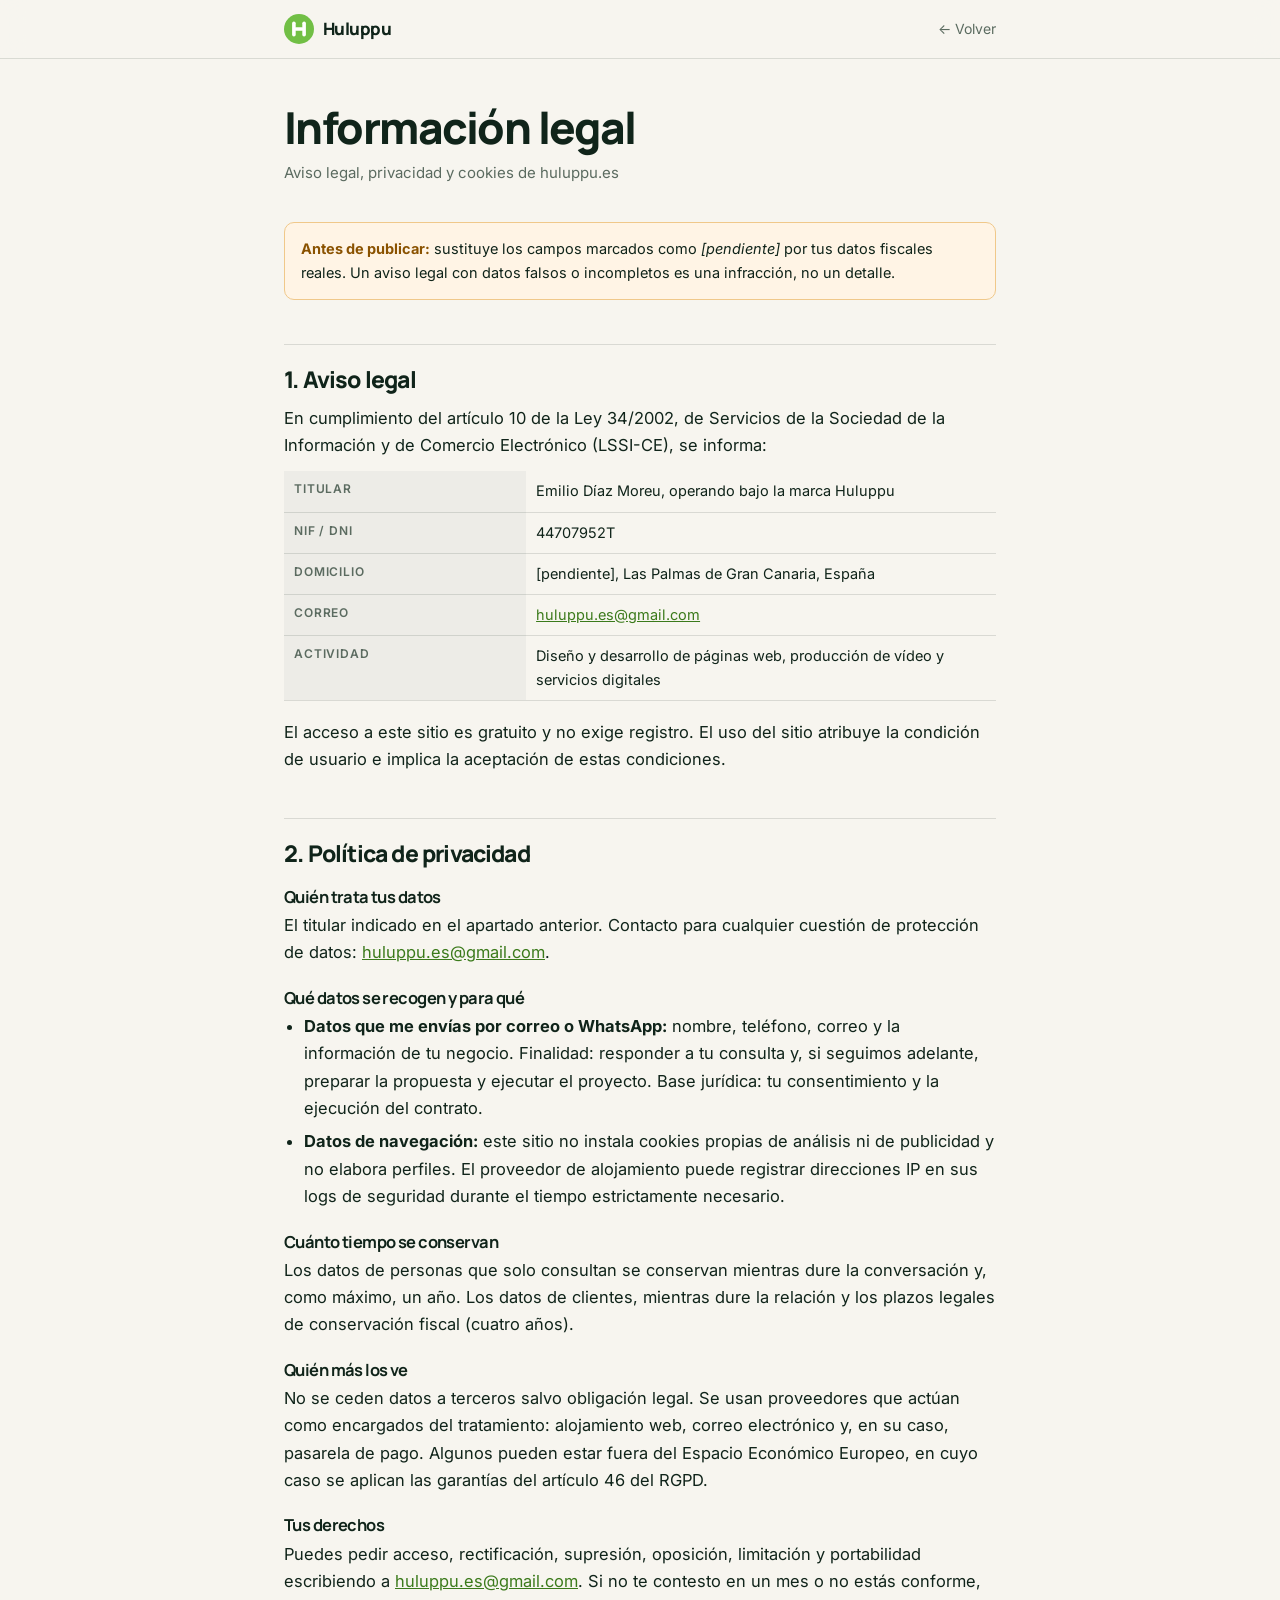
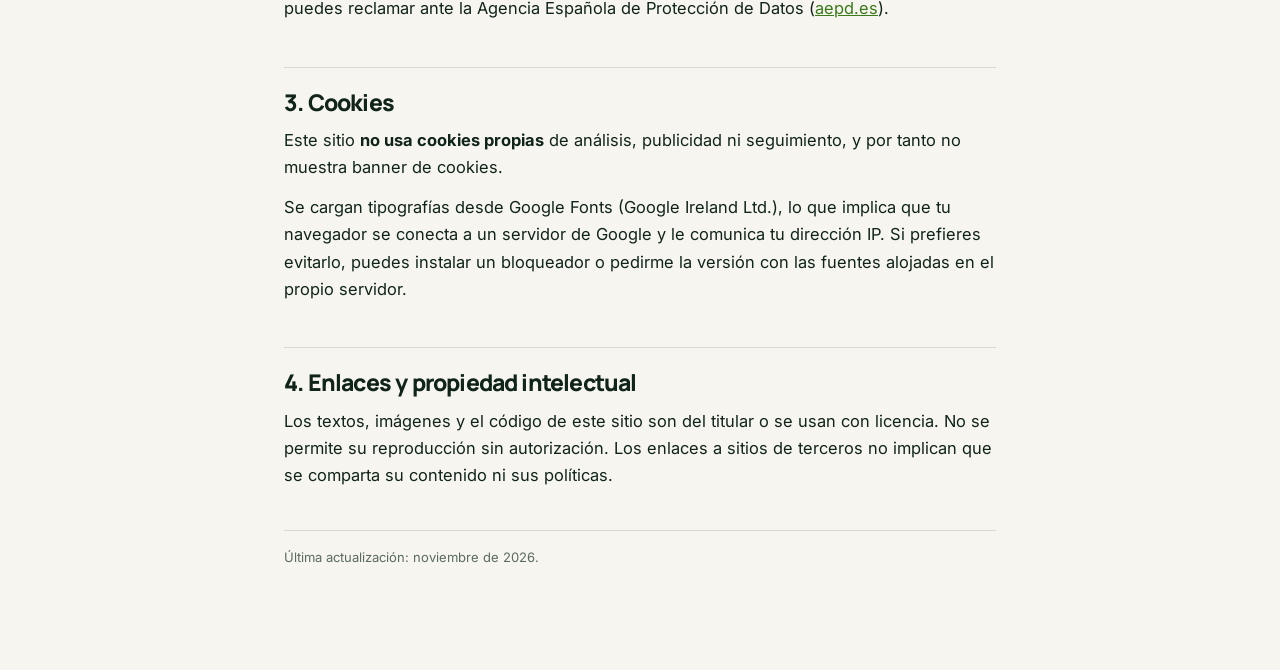
==== legal.html @ ade47953 "Web de Huluppu: portada, aviso legal y video del proceso" ====
<!DOCTYPE html>
<html lang="es">
<head>
<meta charset="UTF-8">
<meta name="viewport" content="width=device-width, initial-scale=1">
<title>Información legal · Huluppu</title>
<meta name="robots" content="noindex">
<link rel="icon" href="data:image/svg+xml,%3Csvg xmlns='http://www.w3.org/2000/svg' viewBox='0 0 100 100'%3E%3Ccircle cx='50' cy='50' r='50' fill='%2371BF45'/%3E%3Cg fill='%23fff'%3E%3Crect x='27' y='25' width='12' height='50' rx='6'/%3E%3Crect x='61' y='25' width='12' height='50' rx='6'/%3E%3Crect x='33.5' y='44' width='33' height='12' rx='6'/%3E%3C/g%3E%3C/svg%3E">
<link rel="preconnect" href="https://fonts.googleapis.com">
<link rel="preconnect" href="https://fonts.gstatic.com" crossorigin>
<link href="https://fonts.googleapis.com/css2?family=Manrope:wght@400;600;700;800&family=Inter:wght@400;500;600&display=swap" rel="stylesheet">
<style>
:root{--verde:#71BF45;--verde-osc:#3B7A1B;--tinta:#10241A;--crema:#F7F5EF;--gris:#5B6B60;--linea:rgba(16,36,26,.13)}
*{box-sizing:border-box}
body{margin:0;background:var(--crema);color:var(--tinta);font-family:"Inter",system-ui,sans-serif;font-size:16.5px;line-height:1.66;-webkit-font-smoothing:antialiased}
h1,h2,h3{font-family:"Manrope",system-ui,sans-serif;letter-spacing:-.035em;line-height:1.1;margin:0}
.wrap{max-width:760px;margin:0 auto;padding:0 24px 90px}
header.top{position:sticky;top:0;background:rgba(247,245,239,.9);backdrop-filter:blur(12px);border-bottom:1px solid var(--linea);margin-bottom:44px}
.top-in{max-width:760px;margin:0 auto;padding:14px 24px;display:flex;align-items:center;justify-content:space-between;gap:16px}
.brand{display:flex;align-items:center;gap:9px;text-decoration:none;color:inherit}
.brand svg{width:30px;height:30px}
.brand span{font-family:"Manrope",sans-serif;font-weight:800;font-size:17px;letter-spacing:-.03em}
.back{font-size:14px;color:var(--gris);text-decoration:none}
.back:hover{color:var(--tinta)}
h1{font-size:clamp(30px,4.6vw,44px);font-weight:800;margin-bottom:10px}
.sub{color:var(--gris);margin:0 0 36px;font-size:15px}
h2{font-size:23px;font-weight:800;margin:44px 0 12px;padding-top:22px;border-top:1px solid var(--linea)}
h3{font-size:16.5px;font-weight:700;margin:22px 0 6px}
p,ul{margin:0 0 12px}
ul{padding-left:20px}
li{margin-bottom:6px}
a{color:var(--verde-osc)}
table{width:100%;border-collapse:collapse;font-size:14.5px;margin:12px 0 18px;table-layout:fixed}
th,td{text-align:left;padding:8px 10px;border-bottom:1px solid var(--linea);vertical-align:top}
th{font-size:12px;letter-spacing:.07em;text-transform:uppercase;color:var(--gris);font-weight:600;background:rgba(16,36,26,.04)}
.todo{background:#FFF4E5;border:1px solid #F0C88A;border-radius:10px;padding:14px 16px;font-size:14.5px;margin:18px 0}
.todo b{color:#8A5200}
.updated{font-size:13px;color:var(--gris);margin-top:40px;padding-top:16px;border-top:1px solid var(--linea)}
</style>
</head>
<body>
<header class="top">
  <div class="top-in">
    <a class="brand" href="index.html">
      <svg viewBox="0 0 100 100" aria-hidden="true"><circle cx="50" cy="50" r="50" fill="#71BF45"/>
        <g fill="#fff"><rect x="27" y="25" width="12" height="50" rx="6"/><rect x="61" y="25" width="12" height="50" rx="6"/>
        <rect x="33.5" y="44" width="33" height="12" rx="6"/></g></svg>
      <span>Huluppu</span>
    </a>
    <a class="back" href="index.html">← Volver</a>
  </div>
</header>

<div class="wrap">
  <h1>Información legal</h1>
  <p class="sub">Aviso legal, privacidad y cookies de huluppu.es</p>

  <div class="todo">
    <b>Antes de publicar:</b> sustituye los campos marcados como <em>[pendiente]</em> por tus datos fiscales reales. Un aviso legal con datos falsos o incompletos es una infracción, no un detalle.
  </div>

  <h2 id="aviso">1. Aviso legal</h2>
  <p>En cumplimiento del artículo 10 de la Ley 34/2002, de Servicios de la Sociedad de la Información y de Comercio Electrónico (LSSI-CE), se informa:</p>
  <table>
    <tr><th style="width:34%">Titular</th><td>Emilio Díaz Moreu, operando bajo la marca Huluppu</td></tr>
    <tr><th>NIF / DNI</th><td>44707952T</td></tr>
    <tr><th>Domicilio</th><td>[pendiente], Las Palmas de Gran Canaria, España</td></tr>
    <tr><th>Correo</th><td><a href="mailto:huluppu.es@gmail.com">huluppu.es@gmail.com</a></td></tr>
    <tr><th>Actividad</th><td>Diseño y desarrollo de páginas web, producción de vídeo y servicios digitales</td></tr>
  </table>
  <p>El acceso a este sitio es gratuito y no exige registro. El uso del sitio atribuye la condición de usuario e implica la aceptación de estas condiciones.</p>

  <h2 id="privacidad">2. Política de privacidad</h2>
  <h3>Quién trata tus datos</h3>
  <p>El titular indicado en el apartado anterior. Contacto para cualquier cuestión de protección de datos: <a href="mailto:huluppu.es@gmail.com">huluppu.es@gmail.com</a>.</p>

  <h3>Qué datos se recogen y para qué</h3>
  <ul>
    <li><b>Datos que me envías por correo o WhatsApp:</b> nombre, teléfono, correo y la información de tu negocio. Finalidad: responder a tu consulta y, si seguimos adelante, preparar la propuesta y ejecutar el proyecto. Base jurídica: tu consentimiento y la ejecución del contrato.</li>
    <li><b>Datos de navegación:</b> este sitio no instala cookies propias de análisis ni de publicidad y no elabora perfiles. El proveedor de alojamiento puede registrar direcciones IP en sus logs de seguridad durante el tiempo estrictamente necesario.</li>
  </ul>

  <h3>Cuánto tiempo se conservan</h3>
  <p>Los datos de personas que solo consultan se conservan mientras dure la conversación y, como máximo, un año. Los datos de clientes, mientras dure la relación y los plazos legales de conservación fiscal (cuatro años).</p>

  <h3>Quién más los ve</h3>
  <p>No se ceden datos a terceros salvo obligación legal. Se usan proveedores que actúan como encargados del tratamiento: alojamiento web, correo electrónico y, en su caso, pasarela de pago. Algunos pueden estar fuera del Espacio Económico Europeo, en cuyo caso se aplican las garantías del artículo 46 del RGPD.</p>

  <h3>Tus derechos</h3>
  <p>Puedes pedir acceso, rectificación, supresión, oposición, limitación y portabilidad escribiendo a <a href="mailto:huluppu.es@gmail.com">huluppu.es@gmail.com</a>. Si no te contesto en un mes o no estás conforme, puedes reclamar ante la Agencia Española de Protección de Datos (<a href="https://www.aepd.es" rel="noopener">aepd.es</a>).</p>

  <h2 id="cookies">3. Cookies</h2>
  <p>Este sitio <b>no usa cookies propias</b> de análisis, publicidad ni seguimiento, y por tanto no muestra banner de cookies.</p>
  <p>Se cargan tipografías desde Google Fonts (Google Ireland Ltd.), lo que implica que tu navegador se conecta a un servidor de Google y le comunica tu dirección IP. Si prefieres evitarlo, puedes instalar un bloqueador o pedirme la versión con las fuentes alojadas en el propio servidor.</p>

  <h2 id="enlaces">4. Enlaces y propiedad intelectual</h2>
  <p>Los textos, imágenes y el código de este sitio son del titular o se usan con licencia. No se permite su reproducción sin autorización. Los enlaces a sitios de terceros no implican que se comparta su contenido ni sus políticas.</p>

  <p class="updated">Última actualización: noviembre de 2026.</p>
</div>
</body>
</html>
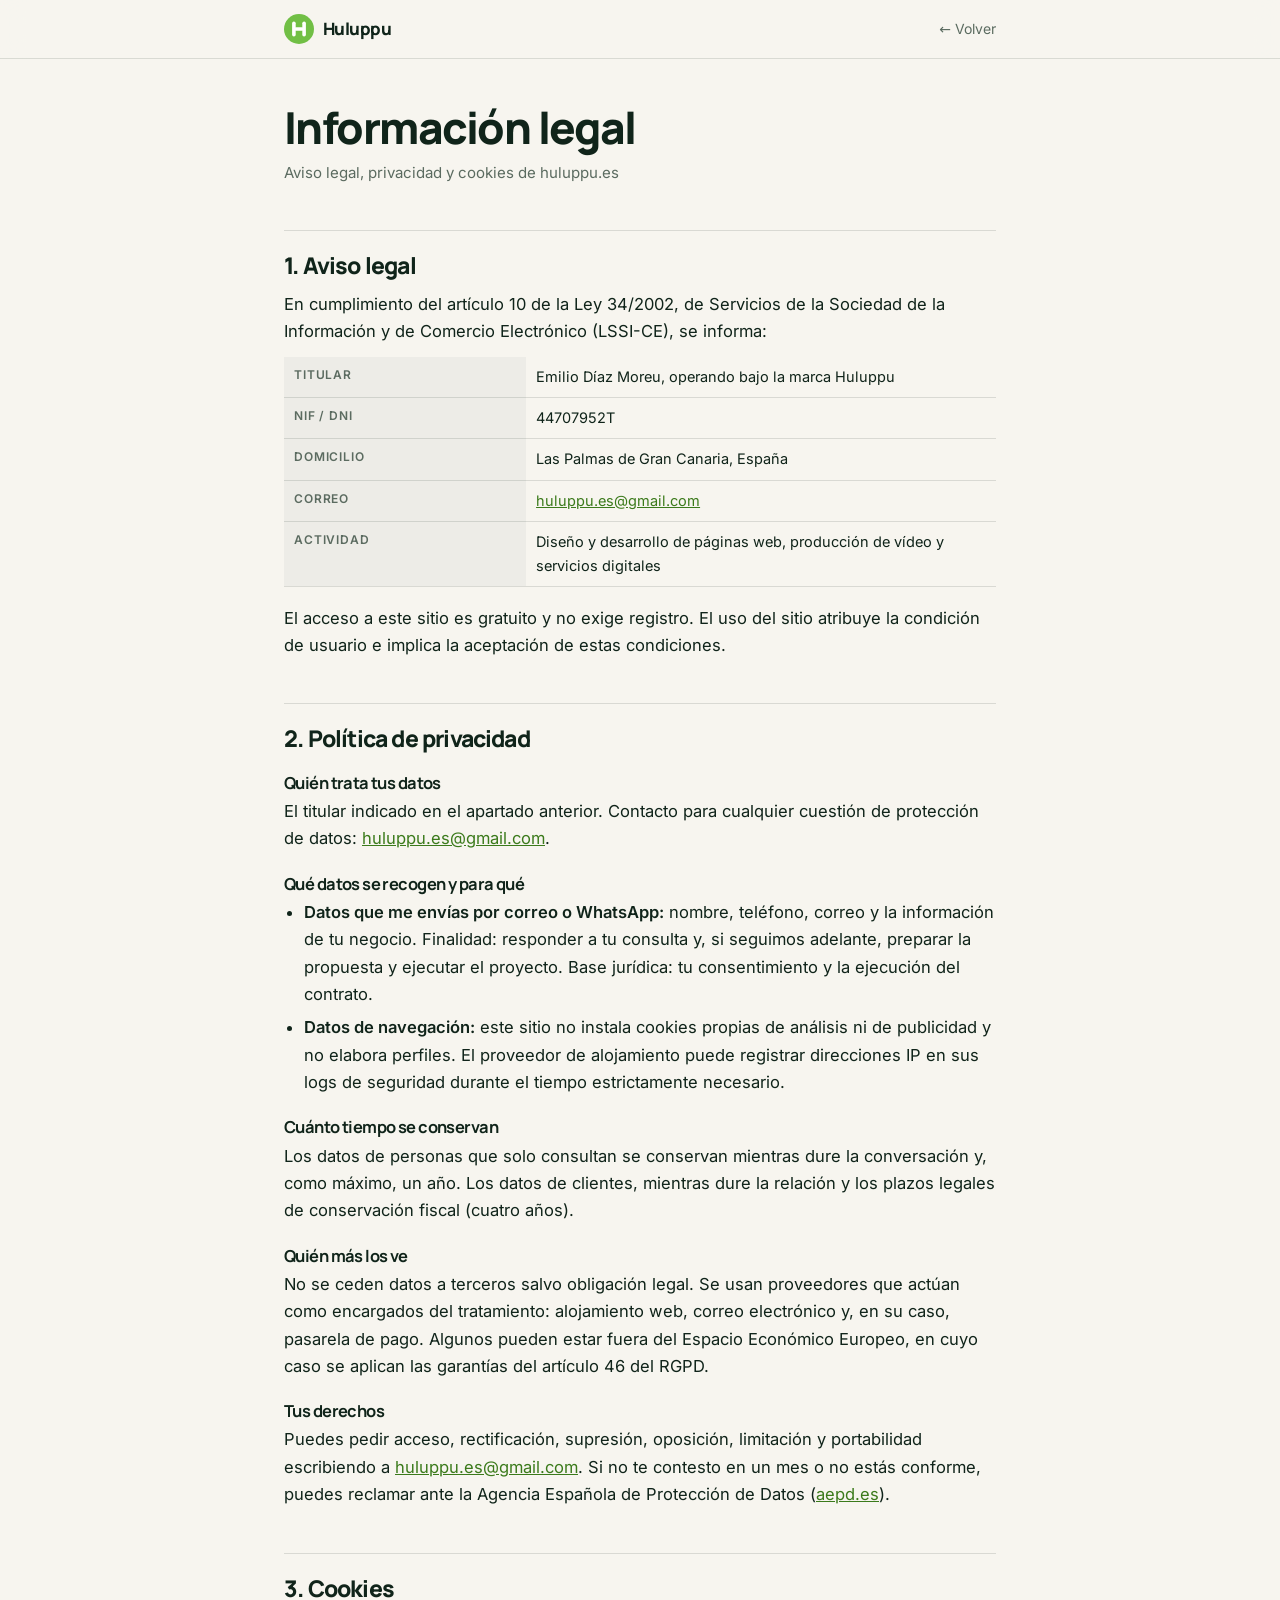
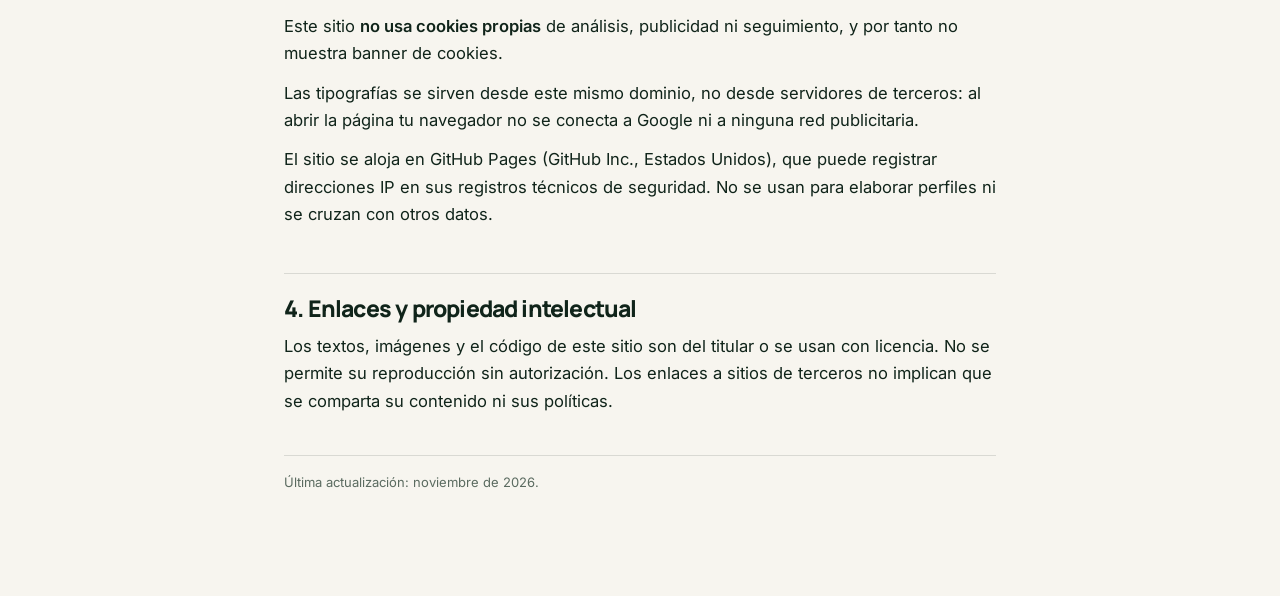
==== commit 86fd77c8: "Publicable: tipografias locales (sin CDN), og:image, robots, sitemap y 404 - Manrope e Inter servida" ====
--- a/legal.html
+++ b/legal.html
@@ -6,9 +6,7 @@
 <title>Información legal · Huluppu</title>
 <meta name="robots" content="noindex">
 <link rel="icon" href="data:image/svg+xml,%3Csvg xmlns='http://www.w3.org/2000/svg' viewBox='0 0 100 100'%3E%3Ccircle cx='50' cy='50' r='50' fill='%2371BF45'/%3E%3Cg fill='%23fff'%3E%3Crect x='27' y='25' width='12' height='50' rx='6'/%3E%3Crect x='61' y='25' width='12' height='50' rx='6'/%3E%3Crect x='33.5' y='44' width='33' height='12' rx='6'/%3E%3C/g%3E%3C/svg%3E">
-<link rel="preconnect" href="https://fonts.googleapis.com">
-<link rel="preconnect" href="https://fonts.gstatic.com" crossorigin>
-<link href="https://fonts.googleapis.com/css2?family=Manrope:wght@400;600;700;800&family=Inter:wght@400;500;600&display=swap" rel="stylesheet">
+<link rel="stylesheet" href="assets/fonts.css">
 <style>
 :root{--verde:#71BF45;--verde-osc:#3B7A1B;--tinta:#10241A;--crema:#F7F5EF;--gris:#5B6B60;--linea:rgba(16,36,26,.13)}
 *{box-sizing:border-box}
@@ -55,16 +53,12 @@
   <h1>Información legal</h1>
   <p class="sub">Aviso legal, privacidad y cookies de huluppu.es</p>
 
-  <div class="todo">
-    <b>Antes de publicar:</b> sustituye los campos marcados como <em>[pendiente]</em> por tus datos fiscales reales. Un aviso legal con datos falsos o incompletos es una infracción, no un detalle.
-  </div>
-
   <h2 id="aviso">1. Aviso legal</h2>
   <p>En cumplimiento del artículo 10 de la Ley 34/2002, de Servicios de la Sociedad de la Información y de Comercio Electrónico (LSSI-CE), se informa:</p>
   <table>
     <tr><th style="width:34%">Titular</th><td>Emilio Díaz Moreu, operando bajo la marca Huluppu</td></tr>
     <tr><th>NIF / DNI</th><td>44707952T</td></tr>
-    <tr><th>Domicilio</th><td>[pendiente], Las Palmas de Gran Canaria, España</td></tr>
+    <tr><th>Domicilio</th><td>Las Palmas de Gran Canaria, España</td></tr>
     <tr><th>Correo</th><td><a href="mailto:huluppu.es@gmail.com">huluppu.es@gmail.com</a></td></tr>
     <tr><th>Actividad</th><td>Diseño y desarrollo de páginas web, producción de vídeo y servicios digitales</td></tr>
   </table>
@@ -91,7 +85,8 @@
 
   <h2 id="cookies">3. Cookies</h2>
   <p>Este sitio <b>no usa cookies propias</b> de análisis, publicidad ni seguimiento, y por tanto no muestra banner de cookies.</p>
-  <p>Se cargan tipografías desde Google Fonts (Google Ireland Ltd.), lo que implica que tu navegador se conecta a un servidor de Google y le comunica tu dirección IP. Si prefieres evitarlo, puedes instalar un bloqueador o pedirme la versión con las fuentes alojadas en el propio servidor.</p>
+  <p>Las tipografías se sirven desde este mismo dominio, no desde servidores de terceros: al abrir la página tu navegador no se conecta a Google ni a ninguna red publicitaria.</p>
+  <p>El sitio se aloja en GitHub Pages (GitHub Inc., Estados Unidos), que puede registrar direcciones IP en sus registros técnicos de seguridad. No se usan para elaborar perfiles ni se cruzan con otros datos.</p>
 
   <h2 id="enlaces">4. Enlaces y propiedad intelectual</h2>
   <p>Los textos, imágenes y el código de este sitio son del titular o se usan con licencia. No se permite su reproducción sin autorización. Los enlaces a sitios de terceros no implican que se comparta su contenido ni sus políticas.</p>
--- a/assets/fonts.css
+++ b/assets/fonts.css
@@ -0,0 +1,5 @@
+/* Tipografías locales. Manrope e Inter, licencia OFL. Sin CDN de terceros. */
+@font-face{font-family:'Manrope';font-style:normal;font-weight:400 800;font-display:swap;src:url(fonts/manrope-latin-ext.woff2) format('woff2');unicode-range:U+0100-02BA, U+02BD-02C5, U+02C7-02CC, U+02CE-02D7, U+02DD-02FF, U+0304, U+0308, U+0329, U+1D00-1DBF, U+1E00-1E9F, U+1EF2-1EFF, U+2020, U+20A0-20AB, U+20AD-20C4, U+2113, U+2C60-2C7F, U+A720-A7FF;}
+@font-face{font-family:'Manrope';font-style:normal;font-weight:400 800;font-display:swap;src:url(fonts/manrope-latin.woff2) format('woff2');unicode-range:U+0000-00FF, U+0131, U+0152-0153, U+02BB-02BC, U+02C6, U+02DA, U+02DC, U+0304, U+0308, U+0329, U+2000-206F, U+20AC, U+2122, U+2191, U+2193, U+2212, U+2215, U+FEFF, U+FFFD;}
+@font-face{font-family:'Inter';font-style:normal;font-weight:400 600;font-display:swap;src:url(fonts/inter-latin-ext.woff2) format('woff2');unicode-range:U+0100-02BA, U+02BD-02C5, U+02C7-02CC, U+02CE-02D7, U+02DD-02FF, U+0304, U+0308, U+0329, U+1D00-1DBF, U+1E00-1E9F, U+1EF2-1EFF, U+2020, U+20A0-20AB, U+20AD-20C4, U+2113, U+2C60-2C7F, U+A720-A7FF;}
+@font-face{font-family:'Inter';font-style:normal;font-weight:400 600;font-display:swap;src:url(fonts/inter-latin.woff2) format('woff2');unicode-range:U+0000-00FF, U+0131, U+0152-0153, U+02BB-02BC, U+02C6, U+02DA, U+02DC, U+0304, U+0308, U+0329, U+2000-206F, U+20AC, U+2122, U+2191, U+2193, U+2212, U+2215, U+FEFF, U+FFFD;}
